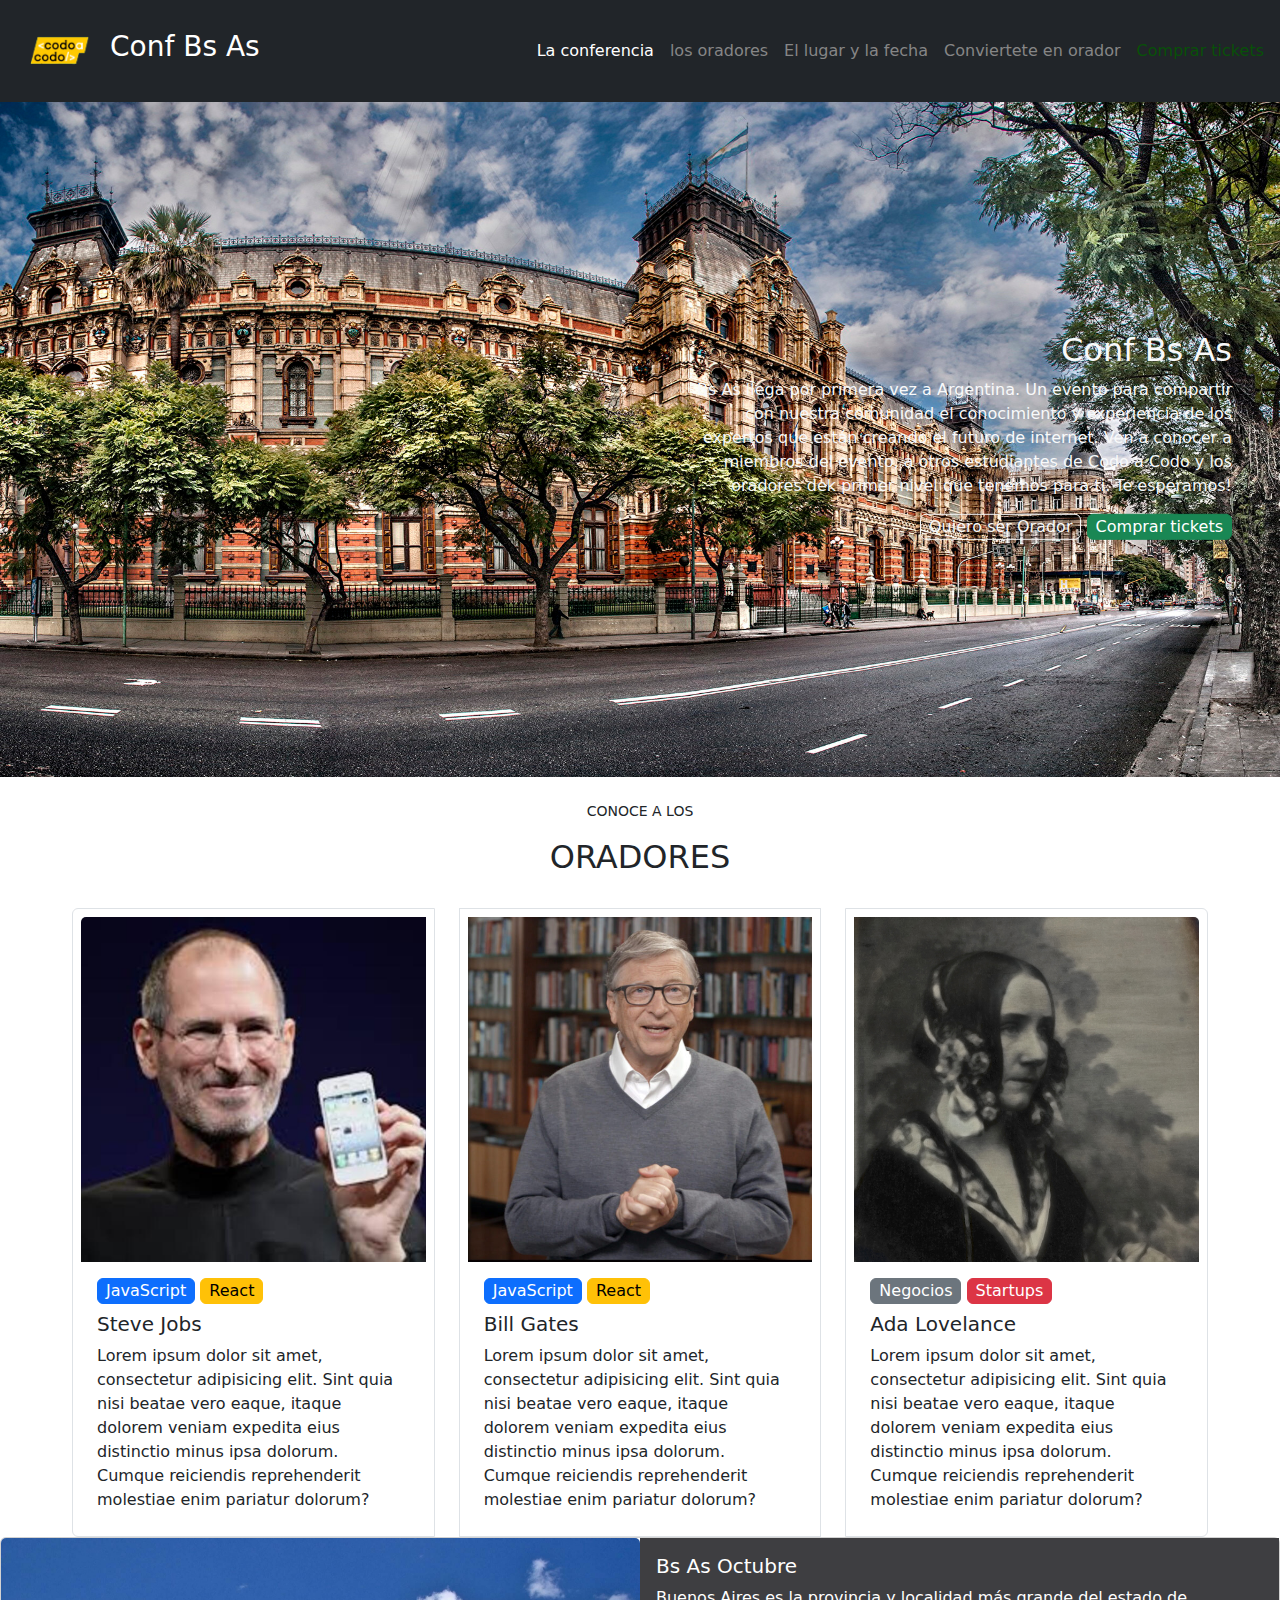
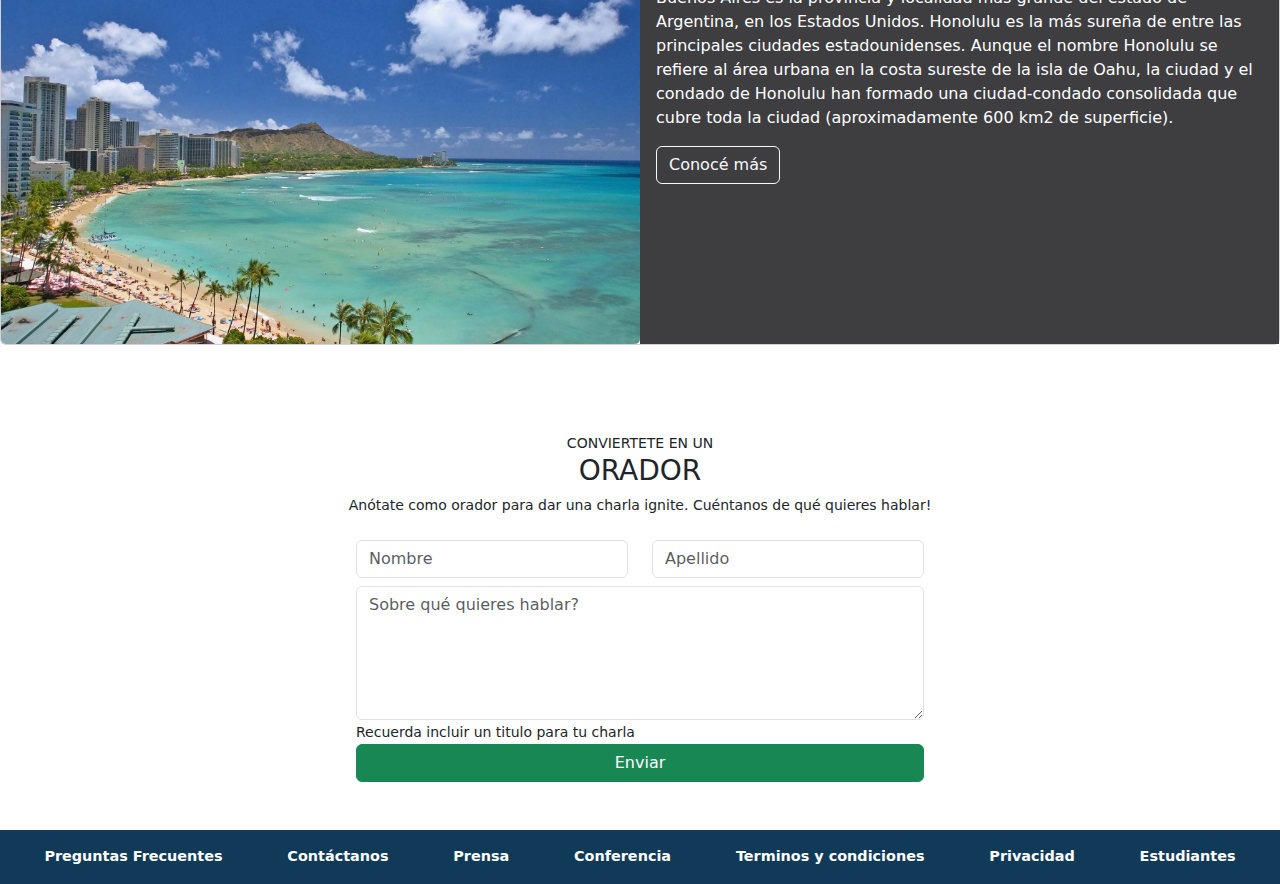
==== index.html @ 74ab34d2 "Add files via upload" ====
<!DOCTYPE html>
<html lang="en">

<head>
    <meta charset="UTF-8" />
    <meta http-equiv="X-UA-Compatible" content="IE=edge" />
    <meta name="viewport" content="width=device-width, initial-scale=1.0" />
    <!-- CSS -->
    <link rel="stylesheet" href="https://cdn.jsdelivr.net/npm/bootstrap@5.2.1/dist/css/bootstrap.min.css">
    <link rel="stylesheet" href="style.css" />
    <title>Codo a Codo</title>
</head>

<body>
    <header>

        <!--Menu de navegación-->
        <nav class="navbar navbar-expand-lg navbar-dark bg-dark object-cover">
            <div class="container-flex" href="#">
                <a class="navbar-brand d-flex logo align-items-center" href="#">
                    <img src="img/codoacodo.png" class="logo" alt="logo" />
                    <h3>Conf Bs As</h3>
                </a>
            </div>

            <button class="navbar-toggler" type="button" data-bs-toggle="collapse" data-bs-target="#navbarNavAltMarkup"
                aria-controls="navbarNavAltMarkup" aria-expanded="false" aria-label="Toggle navigation">
                <span class="navbar-toggler-icon"></span>
            </button>
            <div class="collapse navbar-collapse justify-content-lg-end text-center p-2" id="navbarNavAltMarkup">
                <div class="navbar-nav">
                    <a class="nav-link active" aria-current="page" href="#">La conferencia</a>
                    <a class="nav-link" href="#oradores">los oradores</a>
                    <a class="nav-link" href="#">El lugar y la fecha</a>
                    <a class="nav-link" href="#convOrador">Conviertete en orador</a>
                    <a class="nav-link disabled" href="#">Comprar tickets</a>
                </div>
            </div>

        </nav>
    </header>

    <main>
        <!--Banner y texto-->
        <section class="bannerGrande w-100" >
            <div class="position-relative">
                <img src="/img/ba1.jpg" class="card-img-top" alt="banner" style="height:75vh;"/>
                <div class="position-absolute top-50  end-0 translate-middle-y">
                    <div class="container-flex h-100">

                        <div class=" col-md-6 offset-md-6 d-flex justify-content-center align-items-center px-5">
                            <div class="text-light text-end fs-10">
                                <h2>Conf Bs As </h2>
                                <p>
                                    Bs As llega por primera vez a Argentina.
                                    Un evento para compartir con nuestra comunidad el conocimiento y experiencia de
                                    los expertos
                                    que están creando el futuro de internet. Ven a conocer a miembros del evento,
                                    a otros estudiantes de Codo a Codo y los oradores dek primer nivel que tenemos
                                    para ti.
                                    Te esperamos! </p>
                                <button type="button" class="btn btn-outline-light py-0 px-2 mb-2">Quiero ser
                                    Orador</button>
                                <button class="btn btn-success py-0 px-2 mb-2">Comprar tickets</button>
                            </div>
                        </div>
                    </div>

                </div>
            </div>
        </section>

        <!-- titulo de tarjetas -->
        <section class="oradores" id="oradores">
            <div class="d-flex flex-column align-items-center my-4">
                <p class="small">CONOCE A LOS</p>
                <h2 class="text-uppercase">ORADORES</h2>
            </div>

            <!-- Card 1 -->

            <div class="card-group mx-4 gap-4 px-5">
                <div class="card p-2 border">
                    <img src="/img/steve.jpg" class="card-img-top h-100  object-cover" alt="foto bill" />
                    <div class="card-body">
                        <div class="btn btn-primary py-0 px-2 mb-2">JavaScript</div>
                        <div class="btn btn-warning py-0 px-2 mb-2">React</div>
                        <h5 class="card-title">Steve Jobs</h5>
                        <p class="card-text">
                            Lorem ipsum dolor sit amet, consectetur adipisicing elit. Sint
                            quia nisi beatae vero eaque, itaque dolorem veniam expedita eius
                            distinctio minus ipsa dolorum. Cumque reiciendis reprehenderit
                            molestiae enim pariatur dolorum?
                        </p>
                    </div>

                </div>
                <!-- Card 2 -->
                <div class="card p-2 border">
                    <img src="/img/bill.jpg" class="card-img-top h-100  object-cover" alt="foto bill" />
                    <div class="card-body">
                        <div class="btn btn-primary py-0 px-2 mb-2">JavaScript</div>
                        <div class="btn btn-warning py-0 px-2 mb-2">React</div>
                        <h5 class="card-title">Bill Gates</h5>
                        <p class="card-text">
                            Lorem ipsum dolor sit amet, consectetur adipisicing elit. Sint
                            quia nisi beatae vero eaque, itaque dolorem veniam expedita eius
                            distinctio minus ipsa dolorum. Cumque reiciendis reprehenderit
                            molestiae enim pariatur dolorum?
                        </p>
                    </div>
                </div>
                <!-- Card 3 -->
                <div class="card p-2 border ">
                    <img src="/img/ada.jpeg" class="card-img-top h-100 object-cover" alt="foto ada" />
                    <div class="card-body">
                        <div class="btn btn-secondary py-0 px-2 mb-2">Negocios</div>
                        <div class="btn btn-danger py-0 px-2 mb-2">Startups</div>
                        <h5 class="card-title">Ada Lovelance</h5>
                        <p class="card-text">
                            Lorem ipsum dolor sit amet, consectetur adipisicing elit. Sint
                            quia nisi beatae vero eaque, itaque dolorem veniam expedita eius
                            distinctio minus ipsa dolorum. Cumque reiciendis reprehenderit
                            molestiae enim pariatur dolorum?
                        </p>
                    </div>
                </div>
            </div>
        </section>
        <!--IMAGEN Y TEXTO CARRUSEL DE FOTOS-->
        <secction class="card">
            <div class="row g-0 pb-0">
                <div class="col-md-6 col-sm-6 d-flex">
                    <div class="carousel slide" data-bs-ride="carousel">
                        <div class="carousel-inner">
                            <div class="carousel-item active p-0">
                                <img src="img/honolulu.jpg" class="card-img h-100 w-100 pb-0" alt="honolulu">
                            </div>
                            <div class="carousel-item p-0">
                                <img src="img/ba2.jpg" class="card-img h-100 w-100 pb-0" alt="algun lugar">
                            </div>
                            <div class="carousel-item p-0">
                                <img src="img/ba3.jpg" class="card-img h-100 w-100 pb-0 " alt="buenos aires">
                            </div>
                        </div>
                    </div>
                </div>
                <div class="col-md-6 col-sm-6 d-flex">
                    <div class="card-body" id="card-texto" style="background-color: rgb(62, 62, 65);">
                        <h5 class="text-white">Bs As Octubre</h5>
                        <p class="text-white text-right fs-8">
                            Buenos Aires es la provincia y localidad más grande del estado de Argentina, en los Estados
                            Unidos. Honolulu es la más sureña de entre las principales ciudades estadounidenses. Aunque
                            el
                            nombre Honolulu se refiere al área urbana en la costa sureste de la isla de Oahu, la ciudad
                            y el
                            condado de Honolulu han formado una ciudad-condado consolidada que cubre toda la ciudad
                            (aproximadamente 600 km2 de superficie).
                        </p>
                        <a href="#" class="btn btn-outline-light"> Conocé más</a>
                    </div>
                </div>
            </div>
        </secction>






        <!-- titulo formulario-->
        <section class="formularios mt-5 mx-5 rounded-5 pb-5 pt-3 shadow-none" id="convOrador">
            <div class="d-flex flex-column align-items-center my-4">
                <small>CONVIERTETE EN UN</small>
                <h3 class="text-uppercase">ORADOR</h3>

                <small>Anótate como orador para dar una charla ignite. Cuéntanos de qué quieres hablar!</small>
            </div>

            <!-- Formulario -->

            <form class="container align-items-center w-50 pt-0">
                <div class="row pb-2">
                    <div class="col-sm-6">
                        <input type="text" class="form-control" placeholder="Nombre" aria-label="First name">
                    </div>
                    <div class="col-sm-6">
                        <input type="text" class="form-control" placeholder="Apellido" aria-label="Last name">
                    </div>
                </div>

                <!--Textarea-->
                <div class="col">
                    <textarea type="text" rows="5" class="form-control" id="inputEmail3"
                        placeholder="Sobre qué quieres hablar?"></textarea>
                    <small>Recuerda incluir un titulo para tu charla</small>
                </div>
                <div class="row justify-content-center mx-4 mx-md-0">
                    <button type="submit" class="w-100 btn btn-success">Enviar</button>
                </div>
            </form>
        </section>
    </main>
    <!--pie de pagina-->
    <footer class="d-flex mt-8">
        <div class="container-fluid py-3 text-light">
            <nav class="d-flex flex-column flex-md-row fw-bold text-center justify-content-around shadow-img">
                <a href="#">Preguntas Frecuentes</a>
                <a href="#">Contáctanos</a>
                <a href="#">Prensa</a>
                <a href="#">Conferencia</a>
                <a href="#">Terminos y condiciones</a>
                <a href="#">Privacidad</a>
                <a href="#">Estudiantes</a>
            </nav>
        </div>
    </footer>

    <!-- JavaScript -->
    <script src="https://cdn.jsdelivr.net/npm/bootstrap@5.2.1/dist/js/bootstrap.bundle.min.js"></script>
</body>

</html>
---- style.css ----
/*header*/
.logo{
    padding:.5em;
    width: 5em;   
}
.navbar-nav .disabled{
    color:rgb(8, 80, 8);

}

.object-cover {
    object-fit: cover;
}

nav div .navbar-nav a {
    color: rgb(134, 134, 134);
}

footer {
    font-size: 0.9rem;
    background-color: #103a57;   
}

footer a {
    text-decoration: none;
    color: white
}
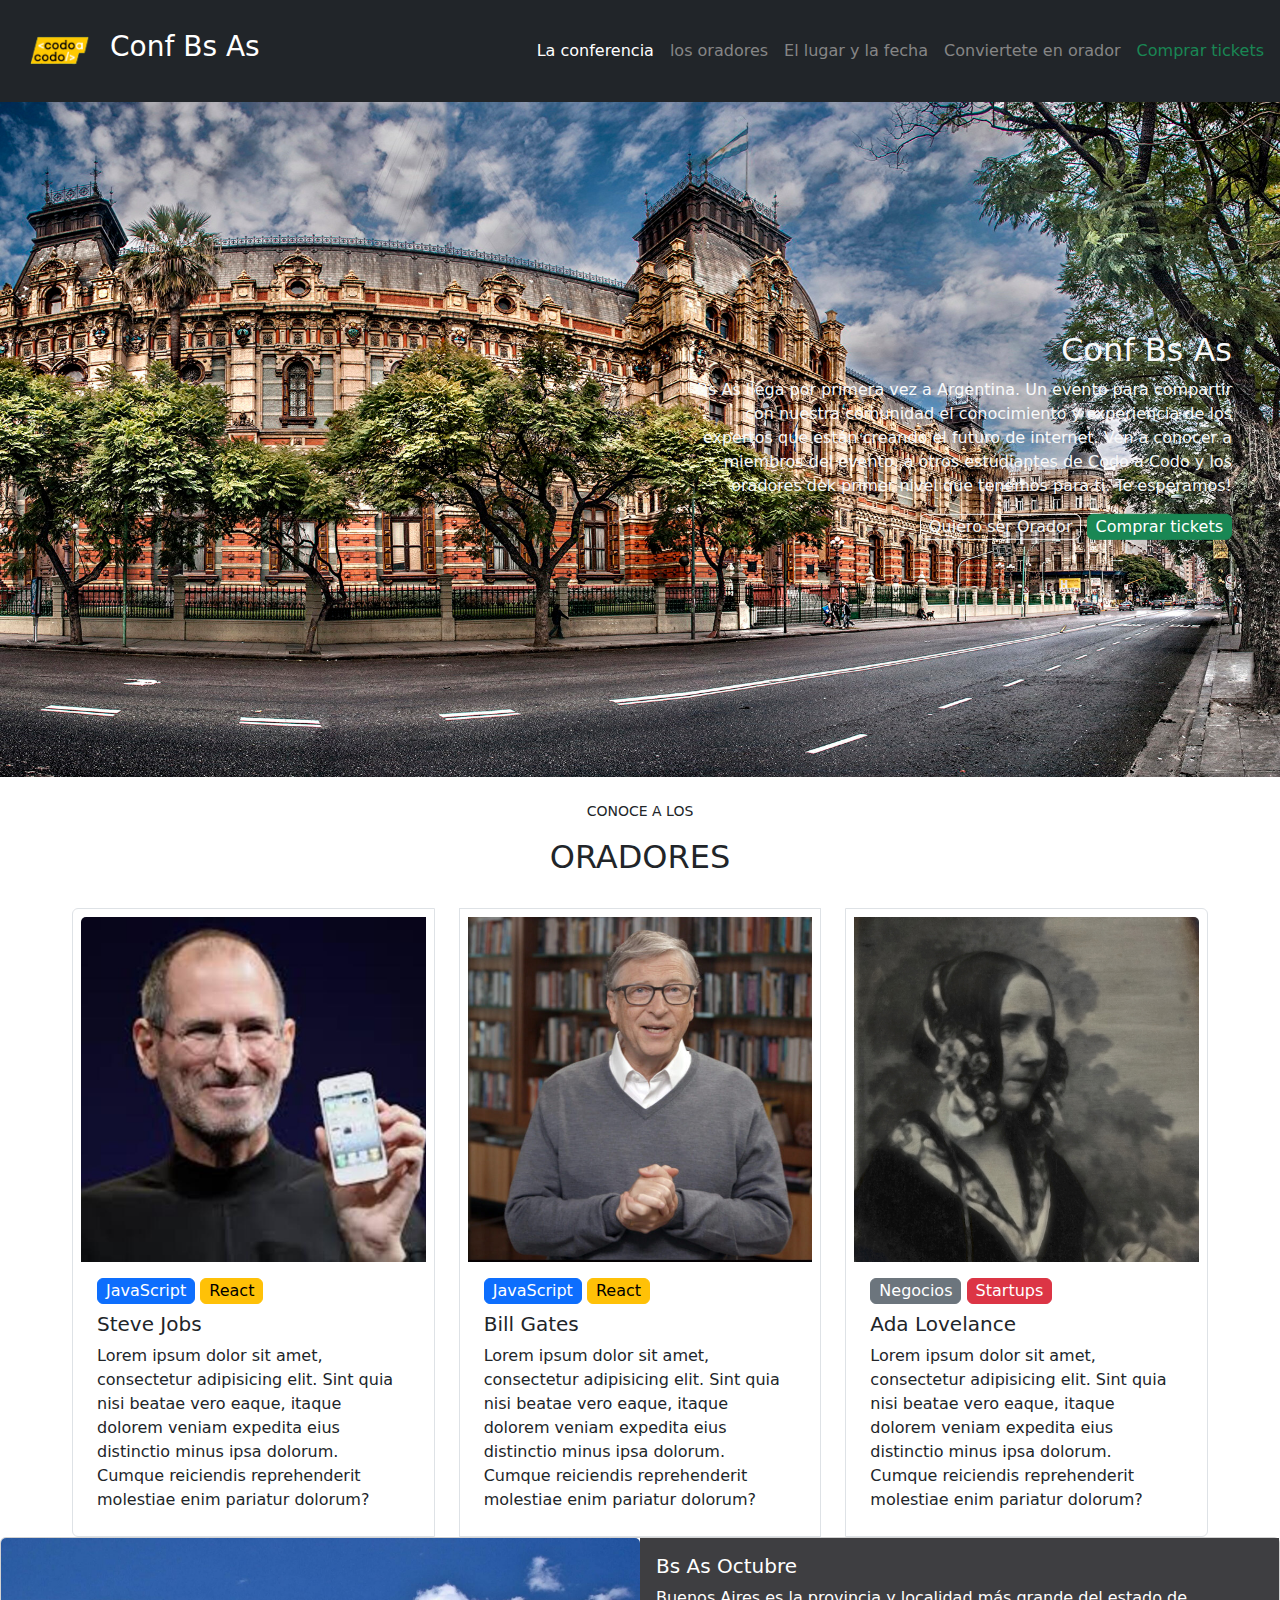
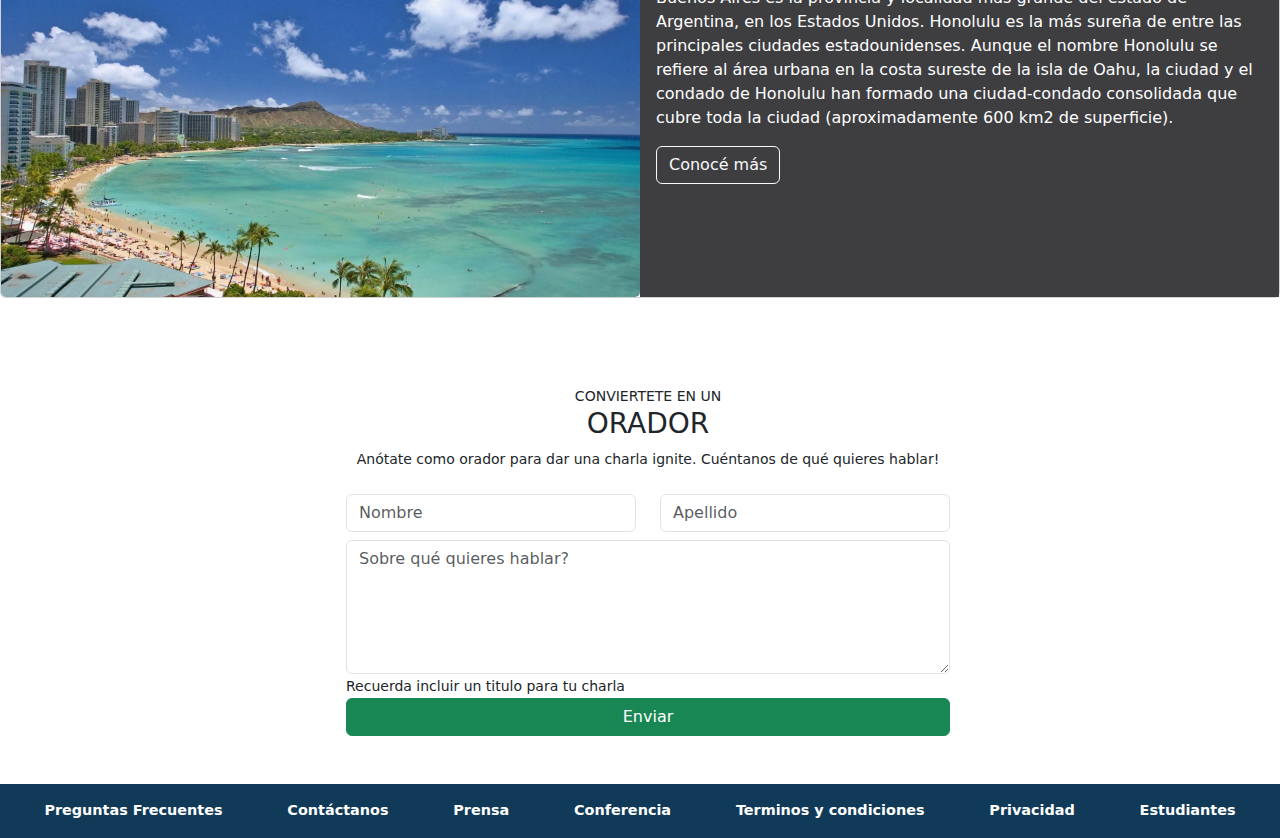
==== commit 2be6ff98: "agrego paginas html,css y js" ====
--- a/index.html
+++ b/index.html
@@ -13,12 +13,11 @@
 
 <body>
     <header>
-
         <!--Menu de navegación-->
         <nav class="navbar navbar-expand-lg navbar-dark bg-dark object-cover">
             <div class="container-flex" href="#">
                 <a class="navbar-brand d-flex logo align-items-center" href="#">
-                    <img src="img/codoacodo.png" class="logo" alt="logo" />
+                    <img src="img\codoacodo.png" class="logo" alt="logo" />
                     <h3>Conf Bs As</h3>
                 </a>
             </div>
@@ -33,7 +32,7 @@
                     <a class="nav-link" href="#oradores">los oradores</a>
                     <a class="nav-link" href="#">El lugar y la fecha</a>
                     <a class="nav-link" href="#convOrador">Conviertete en orador</a>
-                    <a class="nav-link disabled" href="#">Comprar tickets</a>
+                    <a class="nav-link text-success bright-hover" href="tickets.html">Comprar tickets</a>
                 </div>
             </div>
 
@@ -42,9 +41,9 @@
 
     <main>
         <!--Banner y texto-->
-        <section class="bannerGrande w-100" >
+        <section class="bannerGrande w-100">
             <div class="position-relative">
-                <img src="/img/ba1.jpg" class="card-img-top" alt="banner" style="height:75vh;"/>
+                <img src="img\ba1.jpg" class="card-img-top" alt="banner" style="height:75vh;" />
                 <div class="position-absolute top-50  end-0 translate-middle-y">
                     <div class="container-flex h-100">
 
@@ -59,9 +58,9 @@
                                     a otros estudiantes de Codo a Codo y los oradores dek primer nivel que tenemos
                                     para ti.
                                     Te esperamos! </p>
-                                <button type="button" class="btn btn-outline-light py-0 px-2 mb-2">Quiero ser
-                                    Orador</button>
-                                <button class="btn btn-success py-0 px-2 mb-2">Comprar tickets</button>
+                                <a href="#convOrador" class="btn btn-outline-light py-0 px-2 mb-2">Quiero ser
+                                    Orador</a>
+                                <a href="tickets.html"class="btn btn-success py-0 px-2 mb-2">Comprar tickets</a>
                             </div>
                         </div>
                     </div>
@@ -81,7 +80,7 @@
 
             <div class="card-group mx-4 gap-4 px-5">
                 <div class="card p-2 border">
-                    <img src="/img/steve.jpg" class="card-img-top h-100  object-cover" alt="foto bill" />
+                    <img src="img\steve.jpg" class="card-img-top h-100  object-cover" alt="foto bill" />
                     <div class="card-body">
                         <div class="btn btn-primary py-0 px-2 mb-2">JavaScript</div>
                         <div class="btn btn-warning py-0 px-2 mb-2">React</div>
@@ -97,7 +96,7 @@
                 </div>
                 <!-- Card 2 -->
                 <div class="card p-2 border">
-                    <img src="/img/bill.jpg" class="card-img-top h-100  object-cover" alt="foto bill" />
+                    <img src="img\bill.jpg" class="card-img-top h-100  object-cover" alt="foto bill" />
                     <div class="card-body">
                         <div class="btn btn-primary py-0 px-2 mb-2">JavaScript</div>
                         <div class="btn btn-warning py-0 px-2 mb-2">React</div>
@@ -112,7 +111,7 @@
                 </div>
                 <!-- Card 3 -->
                 <div class="card p-2 border ">
-                    <img src="/img/ada.jpeg" class="card-img-top h-100 object-cover" alt="foto ada" />
+                    <img src="img\ada.jpeg" class="card-img-top h-100 object-cover" alt="foto ada" />
                     <div class="card-body">
                         <div class="btn btn-secondary py-0 px-2 mb-2">Negocios</div>
                         <div class="btn btn-danger py-0 px-2 mb-2">Startups</div>
@@ -128,19 +127,19 @@
             </div>
         </section>
         <!--IMAGEN Y TEXTO CARRUSEL DE FOTOS-->
-        <secction class="card">
+        <aside class="card">
             <div class="row g-0 pb-0">
                 <div class="col-md-6 col-sm-6 d-flex">
                     <div class="carousel slide" data-bs-ride="carousel">
                         <div class="carousel-inner">
                             <div class="carousel-item active p-0">
-                                <img src="img/honolulu.jpg" class="card-img h-100 w-100 pb-0" alt="honolulu">
+                                <img src="img\honolulu.jpg" class="card-img h-100 w-100 pb-0" alt="honolulu">
                             </div>
                             <div class="carousel-item p-0">
-                                <img src="img/ba2.jpg" class="card-img h-100 w-100 pb-0" alt="algun lugar">
+                                <img src="img\ba2.jpg" class="card-img h-100 w-100 pb-0" alt="algun lugar">
                             </div>
                             <div class="carousel-item p-0">
-                                <img src="img/ba3.jpg" class="card-img h-100 w-100 pb-0 " alt="buenos aires">
+                                <img src="img\ba3.jpg" class="card-img h-100 w-100 pb-0 " alt="buenos aires">
                             </div>
                         </div>
                     </div>
@@ -161,15 +160,9 @@
                     </div>
                 </div>
             </div>
-        </secction>
-
-
-
-
-
-
+        </aside>
         <!-- titulo formulario-->
-        <section class="formularios mt-5 mx-5 rounded-5 pb-5 pt-3 shadow-none" id="convOrador">
+        <div class="container-fluid formularios mt-5 mx-2 rounded-5 pb-5 pt-3 shadow-none" id="convOrador">
             <div class="d-flex flex-column align-items-center my-4">
                 <small>CONVIERTETE EN UN</small>
                 <h3 class="text-uppercase">ORADOR</h3>
@@ -199,7 +192,7 @@
                     <button type="submit" class="w-100 btn btn-success">Enviar</button>
                 </div>
             </form>
-        </section>
+        </div>
     </main>
     <!--pie de pagina-->
     <footer class="d-flex mt-8">
@@ -215,9 +208,7 @@
             </nav>
         </div>
     </footer>
-
     <!-- JavaScript -->
     <script src="https://cdn.jsdelivr.net/npm/bootstrap@5.2.1/dist/js/bootstrap.bundle.min.js"></script>
 </body>
-
 </html>